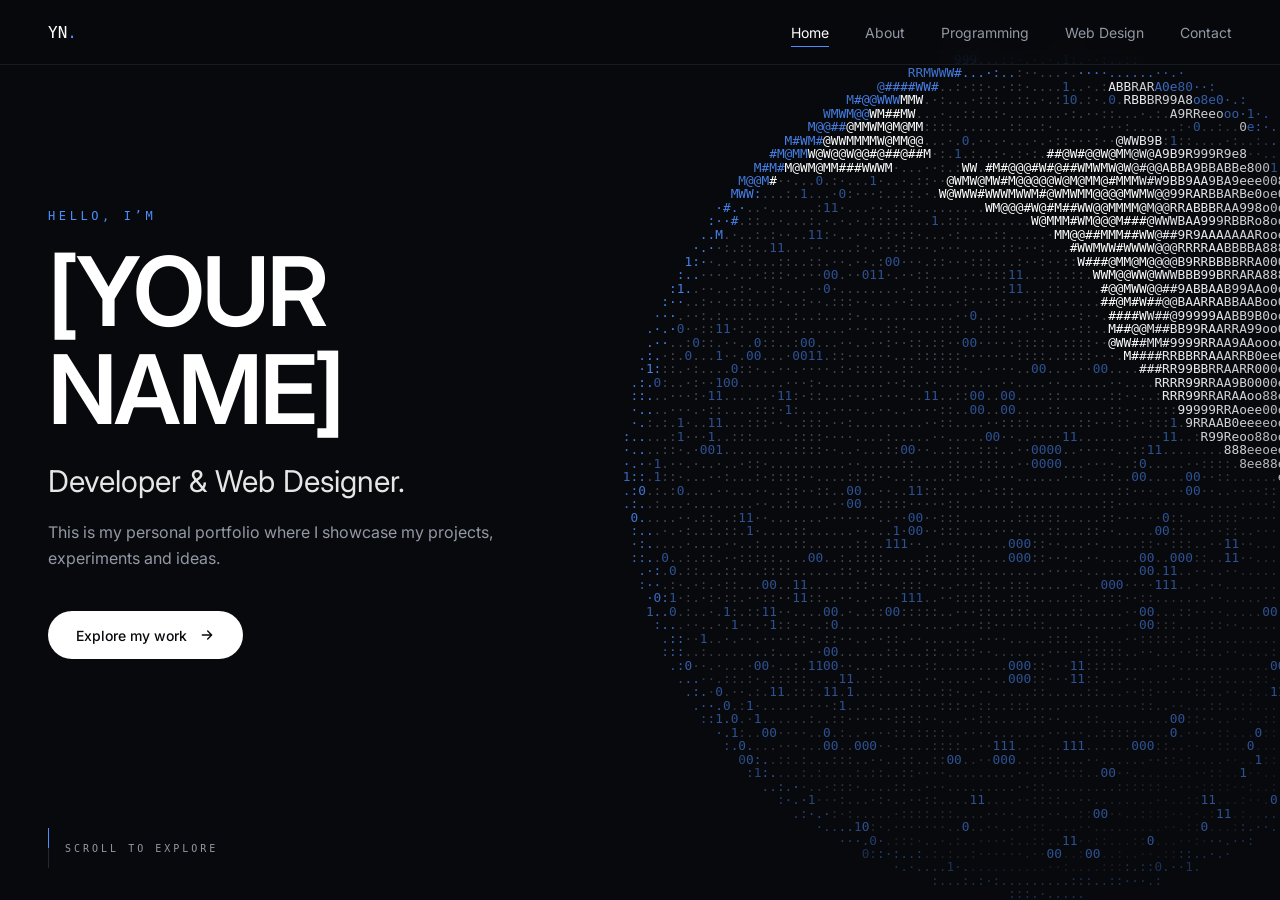
==== index.html @ 7a266616 "home page" ====
<!doctype html>
<html lang="en">
<head>
<meta charset="UTF-8" />
<meta name="viewport" content="width=device-width, initial-scale=1.0" />
<title>Portfolio — Developer & Web Designer</title>
<link rel="preconnect" href="https://fonts.googleapis.com" />
<link rel="preconnect" href="https://fonts.gstatic.com" crossorigin />
<link href="https://fonts.googleapis.com/css2?family=Inter:wght@400;500;600&display=swap" rel="stylesheet" />
<style>
  :root { --bg:#08090C; --surface:#101218; --ink:#FFFFFF; --muted:#9298A5; --accent:#4D8DFF; --line:#252832; }
  * { box-sizing: border-box; margin: 0; padding: 0; }
  html, body { background: var(--bg); color: var(--ink); font-family: Inter, system-ui, sans-serif; -webkit-font-smoothing: antialiased; overflow-x: hidden; }
  a { color: inherit; text-decoration: none; }
  ul { list-style: none; }

  /* ---------- Navbar ---------- */
  header { position: fixed; inset: 0 0 auto 0; z-index: 50; background: rgba(8,9,12,.7); backdrop-filter: blur(12px); -webkit-backdrop-filter: blur(12px); border-bottom: 1px solid rgba(37,40,50,.6); }
  nav { max-width: 1400px; margin: 0 auto; height: 64px; padding: 0 48px; display: flex; align-items: center; justify-content: space-between; }
  .brand { font-family: ui-monospace, Menlo, Consolas, monospace; font-weight: 500; font-size: 16px; }
  .brand span { color: var(--accent); }
  .links { display: flex; gap: 36px; }
  .links a { position: relative; font-size: 14px; color: var(--muted); padding: 4px 0; transition: color .3s; }
  .links a::after { content: ""; position: absolute; left: 0; bottom: -2px; height: 1px; width: 0; background: var(--line); transition: width .3s; }
  .links a:hover { color: var(--ink); }
  .links a:hover::after { width: 100%; }
  .links a.active { color: var(--ink); }
  .links a.active::after { width: 100%; background: var(--accent); }
  .burger { display: none; background: none; border: 0; color: var(--ink); width: 44px; height: 44px; margin-right: -10px; cursor: pointer; }
  .burger svg { width: 22px; height: 22px; }

  /* ---------- Hero ---------- */
  .hero { position: relative; min-height: 100vh; min-height: 100svh; overflow: hidden; }
  .globe { position: absolute; top: 0; bottom: 0; right: 0; width: 64%; pointer-events: none; animation: fade 1.6s ease-out both; }
  .globe canvas { display: block; }
  .content { position: relative; z-index: 10; max-width: 1400px; margin: 0 auto; min-height: 100vh; min-height: 100svh; padding: 64px 48px 96px; display: flex; flex-direction: column; justify-content: center; }
  .text { max-width: 576px; }
  .eyebrow { font-family: ui-monospace, Menlo, Consolas, monospace; font-size: 12px; letter-spacing: .3em; color: var(--accent); }
  h1 { margin-top: 20px; font-size: clamp(48px, 8vw, 96px); line-height: 1.02; font-weight: 600; letter-spacing: -0.03em; overflow-wrap: anywhere; }
  .subtitle { margin-top: 24px; font-size: clamp(20px, 2.4vw, 30px); color: rgba(255,255,255,.9); }
  .desc { margin-top: 20px; max-width: 448px; line-height: 1.65; color: var(--muted); }
  .btn { display: inline-flex; align-items: center; gap: 12px; height: 48px; padding: 0 28px; margin-top: 40px; border-radius: 999px; background: var(--ink); color: var(--bg); font-size: 14px; font-weight: 500; transition: background .3s, color .3s; }
  .btn:hover { background: var(--accent); color: var(--ink); }
  .btn svg { width: 16px; height: 16px; transition: transform .3s; }
  .btn:hover svg { transform: translateX(4px); }

  .scroll { position: absolute; left: 48px; bottom: 32px; z-index: 10; display: flex; align-items: center; gap: 16px; }
  .scroll .bar { position: relative; width: 1px; height: 40px; background: var(--line); overflow: hidden; }
  .scroll .bar i { position: absolute; left: 0; right: 0; top: 0; height: 50%; background: var(--accent); animation: scrollline 2.2s ease-in-out infinite; }
  .scroll span { font-family: ui-monospace, Menlo, Consolas, monospace; font-size: 10px; letter-spacing: .3em; color: var(--muted); }

  /* появление */
  .up { animation: up .8s cubic-bezier(.22,1,.36,1) both; }
  @keyframes up { from { opacity: 0; transform: translateY(14px); } to { opacity: 1; transform: none; } }
  @keyframes fade { from { opacity: 0; } to { opacity: 1; } }
  @keyframes scrollline { from { transform: translateY(-100%); } to { transform: translateY(100%); } }
  @media (prefers-reduced-motion: reduce) { * { animation-duration: .01ms !important; } }

  /* ---------- Mobile ---------- */
  @media (max-width: 767px) {
    nav { padding: 0 24px; }
    .burger { display: flex; align-items: center; justify-content: center; }
    .links { display: none; position: absolute; top: 64px; left: 0; right: 0; flex-direction: column; gap: 0; padding: 12px 24px; background: var(--bg); border-top: 1px solid rgba(37,40,50,.6); border-bottom: 1px solid rgba(37,40,50,.6); }
    .links.open { display: flex; }
    .links a { font-size: 18px; padding: 14px 0; }
    .links a::after { display: none; }
    .globe { left: 0; width: 100%; opacity: .6; }
    .content { justify-content: flex-start; padding: 128px 24px 160px; }
    .scroll { left: 24px; }
  }
</style>
</head>
<body>

<header>
  <nav aria-label="Main">
    <a class="brand" href="index.html">YN<span>.</span></a>
    <button class="burger" id="burger" aria-label="Menu" aria-expanded="false">
      <svg viewBox="0 0 24 24" fill="none" stroke="currentColor" stroke-width="2" stroke-linecap="round"><path d="M4 7h16M4 12h16M4 17h16"/></svg>
    </button>
    <ul class="links" id="links">
      <li><a class="active" href="index.html">Home</a></li>
      <li><a href="about.html">About</a></li>
      <li><a href="programming.html">Programming</a></li>
      <li><a href="web-design.html">Web Design</a></li>
      <li><a href="contact.html">Contact</a></li>
    </ul>
  </nav>
</header>

<main class="hero">
  <div class="globe" id="globe" aria-hidden="true"><canvas id="canvas"></canvas></div>

  <div class="content">
    <div class="text">
      <p class="eyebrow up" style="animation-delay:100ms">HELLO, I’M</p>
      <h1 class="up" style="animation-delay:220ms">[YOUR NAME]</h1>
      <p class="subtitle up" style="animation-delay:340ms">Developer &amp; Web Designer.</p>
      <p class="desc up" style="animation-delay:460ms">This is my personal portfolio where I showcase my projects, experiments and ideas.</p>
      <a class="btn up" style="animation-delay:580ms" href="programming.html">
        Explore my work
        <svg viewBox="0 0 24 24" fill="none" stroke="currentColor" stroke-width="2" stroke-linecap="round" stroke-linejoin="round"><path d="M5 12h14M13 6l6 6-6 6"/></svg>
      </a>
    </div>
  </div>

  <div class="scroll up" style="animation-delay:900ms" aria-hidden="true">
    <div class="bar"><i></i></div>
    <span>SCROLL TO EXPLORE</span>
  </div>
</main>

<script>
/* ---------- Мобильное меню ---------- */
const burger = document.getElementById('burger');
const links = document.getElementById('links');
burger.addEventListener('click', () => {
  const open = links.classList.toggle('open');
  burger.setAttribute('aria-expanded', open);
});

/* ---------- ASCII-Земля ---------- */
// Упрощённые контуры континентов [долгота, широта]
const POLYS = [
  [[-168,66],[-140,70],[-120,72],[-95,72],[-80,68],[-62,60],[-55,50],[-67,44],[-76,36],[-81,25],[-97,26],[-97,18],[-88,16],[-80,8],[-92,14],[-105,20],[-115,30],[-124,40],[-125,49],[-135,58],[-152,60],[-165,60]],
  [[-73,78],[-55,82],[-20,82],[-20,70],[-43,60],[-52,66]],
  [[-80,8],[-62,11],[-50,0],[-35,-6],[-40,-22],[-48,-27],[-58,-38],[-65,-42],[-68,-55],[-75,-50],[-73,-37],[-71,-20],[-76,-14],[-81,-5]],
  [[-10,36],[-9,43],[-4,48],[5,53],[10,58],[5,62],[15,69],[30,71],[60,69],[80,73],[110,77],[140,72],[170,70],[180,66],[165,60],[155,58],[142,52],[135,44],[128,38],[122,40],[122,30],[110,20],[106,10],[100,2],[98,16],[92,22],[80,14],[77,8],[72,20],[66,25],[58,24],[55,17],[44,12],[38,20],[34,28],[35,31],[36,36],[27,37],[24,40],[19,42],[12,44],[8,44],[3,42],[-2,37]],
  [[-17,21],[-10,30],[-6,36],[10,37],[11,33],[20,31],[32,31],[35,28],[43,12],[51,12],[40,-3],[40,-15],[35,-25],[27,-34],[18,-34],[12,-17],[9,-1],[9,4],[-8,4],[-17,14]],
  [[114,-22],[122,-18],[130,-12],[137,-12],[142,-11],[146,-19],[153,-26],[150,-37],[141,-38],[131,-31],[115,-34]],
  [[-5,50],[1,52],[-3,58],[-6,55]],
  [[130,32],[141,40],[142,45],[136,36]],
  [[44,-25],[50,-15],[47,-13],[43,-22]],
  [[95,5],[105,-6],[115,-8],[108,-3]]
];
function inside(lon, lat, p) {
  let c = false;
  for (let i = 0, j = p.length - 1; i < p.length; j = i++) {
    const xi = p[i][0], yi = p[i][1], xj = p[j][0], yj = p[j][1];
    if ((yi > lat) !== (yj > lat) && lon < (xj - xi) * (lat - yi) / (yj - yi) + xi) c = !c;
  }
  return c;
}
const MW = 360, MH = 180, mask = new Uint8Array(MW * MH);
for (let y = 0; y < MH; y++) {
  const lat = 90 - (y + 0.5);
  for (let x = 0; x < MW; x++) {
    const lon = -180 + (x + 0.5);
    let land = lat < -70;
    for (let k = 0; !land && k < POLYS.length; k++) land = inside(lon, lat, POLYS[k]);
    mask[y * MW + x] = land ? 1 : 0;
  }
}
function isLand(lat, lon) {
  const l = (((lon + 180) % 360) + 360) % 360;
  const x = Math.min(MW - 1, Math.floor(l));
  const y = Math.min(MH - 1, Math.max(0, Math.floor(90 - lat)));
  return mask[y * MW + x] === 1;
}
function hash(a, b) {
  let x = (Math.imul(a, 374761393) + Math.imul(b, 668265263)) | 0;
  x = Math.imul(x ^ (x >>> 13), 1274126177);
  return (x ^ (x >>> 16)) >>> 0;
}

const FONT = 'ui-monospace, SFMono-Regular, Menlo, Consolas, monospace';
const LEVELS = 8;
const LAND_POOLS = ['.:', '-=+', 'x7v3', 'o8e0', 'A9RB', 'M#W@'];
const OCEAN = ['.', '.', ':', '·'];
const LAND_C = [], OCEAN_C = [], RIM_C = [];
for (let i = 0; i < LEVELS; i++) {
  const v = Math.round(95 + 160 * i / (LEVELS - 1));
  LAND_C.push(`rgb(${v},${v},${v + 4})`);
  OCEAN_C.push(`rgba(146,152,165,${(0.14 + 0.3 * i / (LEVELS - 1)).toFixed(2)})`);
  RIM_C.push(`rgba(77,141,255,${(0.3 + 0.6 * i / (LEVELS - 1)).toFixed(2)})`);
}
const LX = -0.5, LY = 0.45, LZ = 0.74, TILT = 0.38, SPEED = 0.1;

const wrap = document.getElementById('globe');
const canvas = document.getElementById('canvas');
const ctx = canvas.getContext('2d');
const reduced = matchMedia('(prefers-reduced-motion: reduce)').matches;
let W, H, R, cx, cy, cw, ch, fs;
const mouse = { tx: 0, ty: 0, x: 0, y: 0 };
const t0 = performance.now();

function layout() {
  const dpr = Math.min(devicePixelRatio || 1, 2);
  W = wrap.clientWidth; H = wrap.clientHeight;
  canvas.width = Math.round(W * dpr); canvas.height = Math.round(H * dpr);
  canvas.style.width = W + 'px'; canvas.style.height = H + 'px';
  ctx.setTransform(dpr, 0, 0, dpr, 0, 0);
  const mobile = innerWidth < 768;
  R = mobile ? W * 0.62 : Math.min(H * 0.47, W * 0.62);
  cx = mobile ? W * 0.68 : W - R * 0.55;   // правая часть уходит за край экрана
  cy = mobile ? H * 0.8 : H * 0.5 + 24;
  fs = Math.max(8, Math.min(13, R / 33));
  ctx.font = fs + 'px ' + FONT;
  cw = ctx.measureText('M').width; ch = fs * 1.05;
}

function draw(now) {
  const t = reduced ? 0 : (now - t0) / 1000;
  mouse.x += (mouse.tx - mouse.x) * 0.05;
  mouse.y += (mouse.ty - mouse.y) * 0.05;
  const tilt = TILT + mouse.y * 0.1, yaw = 2.2 + t * SPEED - mouse.x * 0.25;
  const cosA = Math.cos(tilt), sinA = Math.sin(tilt);
  const ox = cx + mouse.x * 14, oy = cy + mouse.y * 10;
  ctx.clearRect(0, 0, W, H);
  ctx.font = fs + 'px ' + FONT; ctx.textAlign = 'center'; ctx.textBaseline = 'middle';
  const rows = Math.ceil(H / ch), cols = Math.ceil(W / cw);
  let cur = '';
  for (let row = 0; row < rows; row++) {
    const py = row * ch + ch / 2, ny = (oy - py) / R;
    if (ny > 1 || ny < -1) continue;
    for (let col = 0; col < cols; col++) {
      const px = col * cw + cw / 2, nx = (px - ox) / R, r2 = nx * nx + ny * ny;
      if (r2 > 1) continue;
      const nz = Math.sqrt(1 - r2);
      const light = nx * LX + ny * LY + nz * LZ;
      const shade = Math.min(1, Math.max(0.06, 0.2 + 0.95 * light));
      const lvl = Math.min(LEVELS - 1, Math.floor(shade * LEVELS));
      const y1 = ny * cosA + nz * sinA, z1 = -ny * sinA + nz * cosA;
      const lat = Math.asin(Math.max(-1, Math.min(1, y1))) * 57.29578;
      const lon = (Math.atan2(nx, z1) - yaw) * 57.29578;
      const h = hash(Math.floor(lon / 2.5), Math.floor(lat / 2.5));
      const rim = r2 > 0.9;
      let c, color;
      if (isLand(lat, lon)) {
        const pool = LAND_POOLS[Math.min(LAND_POOLS.length - 1, Math.floor(shade * LAND_POOLS.length))];
        c = pool[h % pool.length]; color = rim ? RIM_C[lvl] : LAND_C[lvl];
      } else if (h % 13 === 0) {
        c = (h % 2) ? '1' : '0'; color = rim ? RIM_C[lvl] : 'rgba(77,141,255,0.55)';
      } else {
        c = OCEAN[h % OCEAN.length]; color = rim ? RIM_C[lvl] : OCEAN_C[lvl];
      }
      if (color !== cur) { ctx.fillStyle = color; cur = color; }
      ctx.fillText(c, px, py);
    }
  }
}

let last = 0;
function loop(now) {
  requestAnimationFrame(loop);
  if (now - last < 33) return;
  last = now; draw(now);
}

layout();
new ResizeObserver(() => { layout(); if (reduced) draw(performance.now()); }).observe(wrap);
if (reduced) draw(performance.now());
else {
  addEventListener('pointermove', e => { mouse.tx = e.clientX / innerWidth - .5; mouse.ty = e.clientY / innerHeight - .5; }, { passive: true });
  requestAnimationFrame(loop);
}
</script>
</body>
</html>
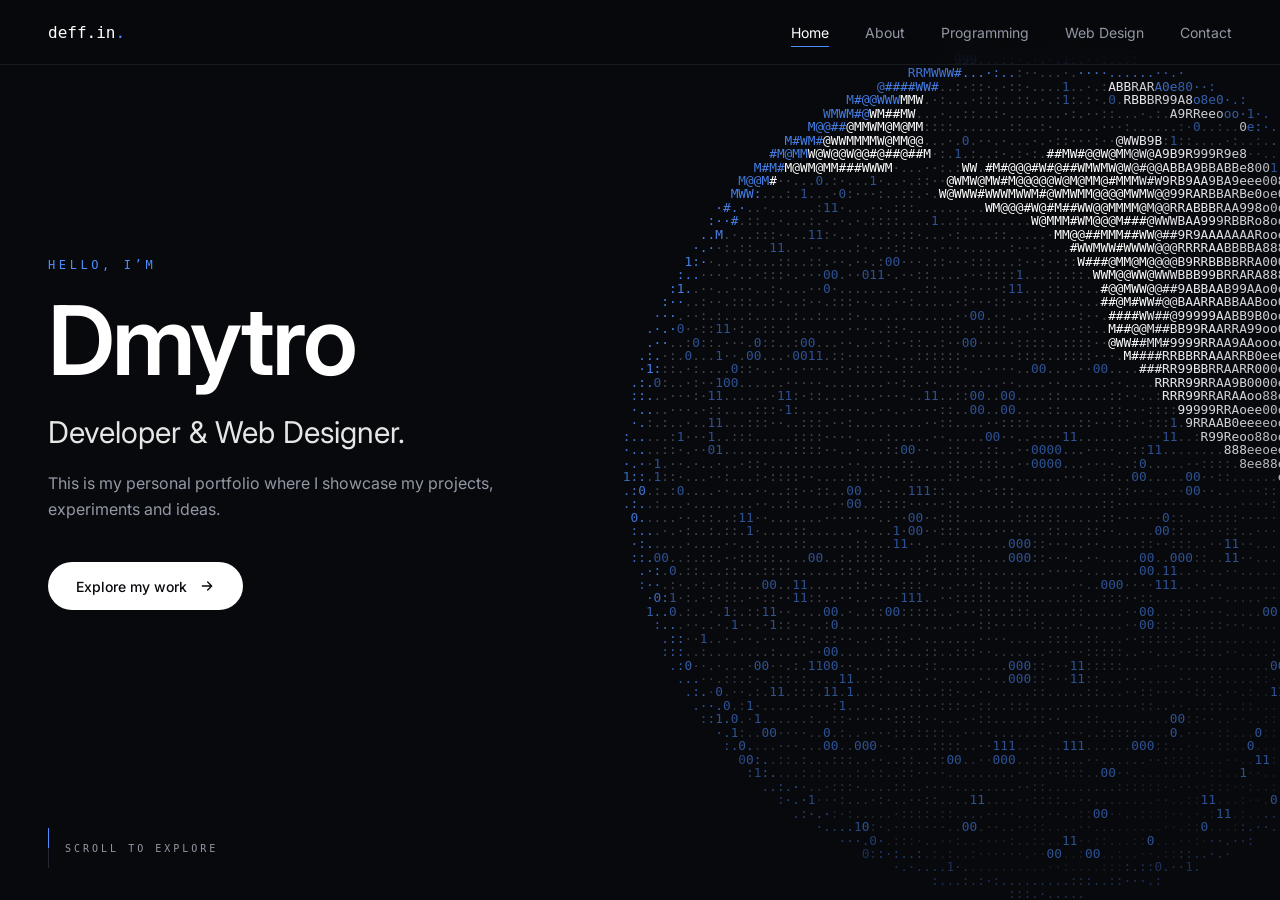
==== commit cb97259f: "update" ====
--- a/index.html
+++ b/index.html
@@ -74,7 +74,7 @@
 
 <header>
   <nav aria-label="Main">
-    <a class="brand" href="index.html">YN<span>.</span></a>
+    <a class="brand" href="index.html">deff.in<span>.</span></a>
     <button class="burger" id="burger" aria-label="Menu" aria-expanded="false">
       <svg viewBox="0 0 24 24" fill="none" stroke="currentColor" stroke-width="2" stroke-linecap="round"><path d="M4 7h16M4 12h16M4 17h16"/></svg>
     </button>
@@ -94,7 +94,7 @@
   <div class="content">
     <div class="text">
       <p class="eyebrow up" style="animation-delay:100ms">HELLO, I’M</p>
-      <h1 class="up" style="animation-delay:220ms">[YOUR NAME]</h1>
+      <h1 class="up" style="animation-delay:220ms">Dmytro</h1>
       <p class="subtitle up" style="animation-delay:340ms">Developer &amp; Web Designer.</p>
       <p class="desc up" style="animation-delay:460ms">This is my personal portfolio where I showcase my projects, experiments and ideas.</p>
       <a class="btn up" style="animation-delay:580ms" href="programming.html">
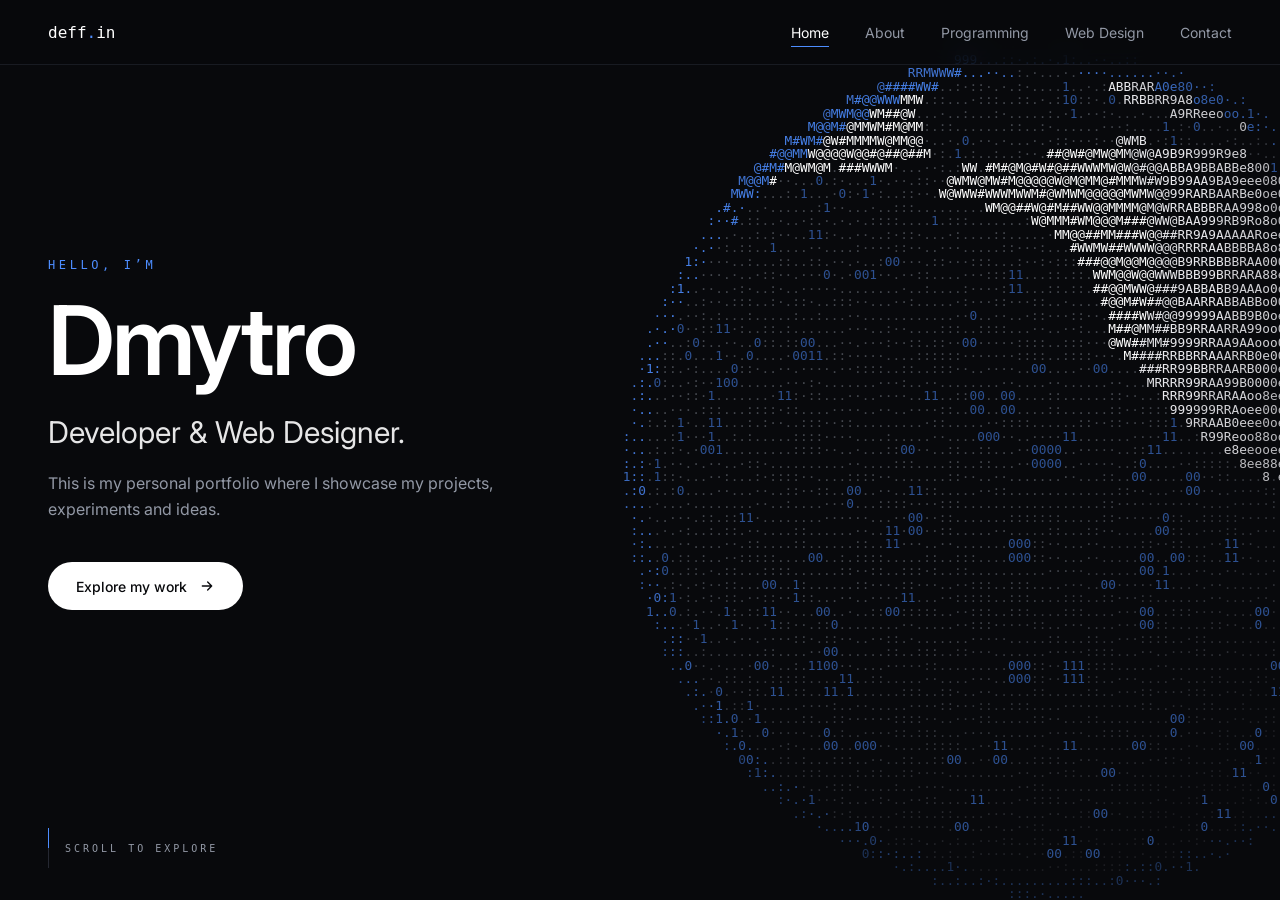
==== commit 21a2324f: "update" ====
--- a/index.html
+++ b/index.html
@@ -74,7 +74,7 @@
 
 <header>
   <nav aria-label="Main">
-    <a class="brand" href="index.html">deff.in<span>.</span></a>
+    <a class="brand" href="index.html">deff<span>.</span>in</a>
     <button class="burger" id="burger" aria-label="Menu" aria-expanded="false">
       <svg viewBox="0 0 24 24" fill="none" stroke="currentColor" stroke-width="2" stroke-linecap="round"><path d="M4 7h16M4 12h16M4 17h16"/></svg>
     </button>
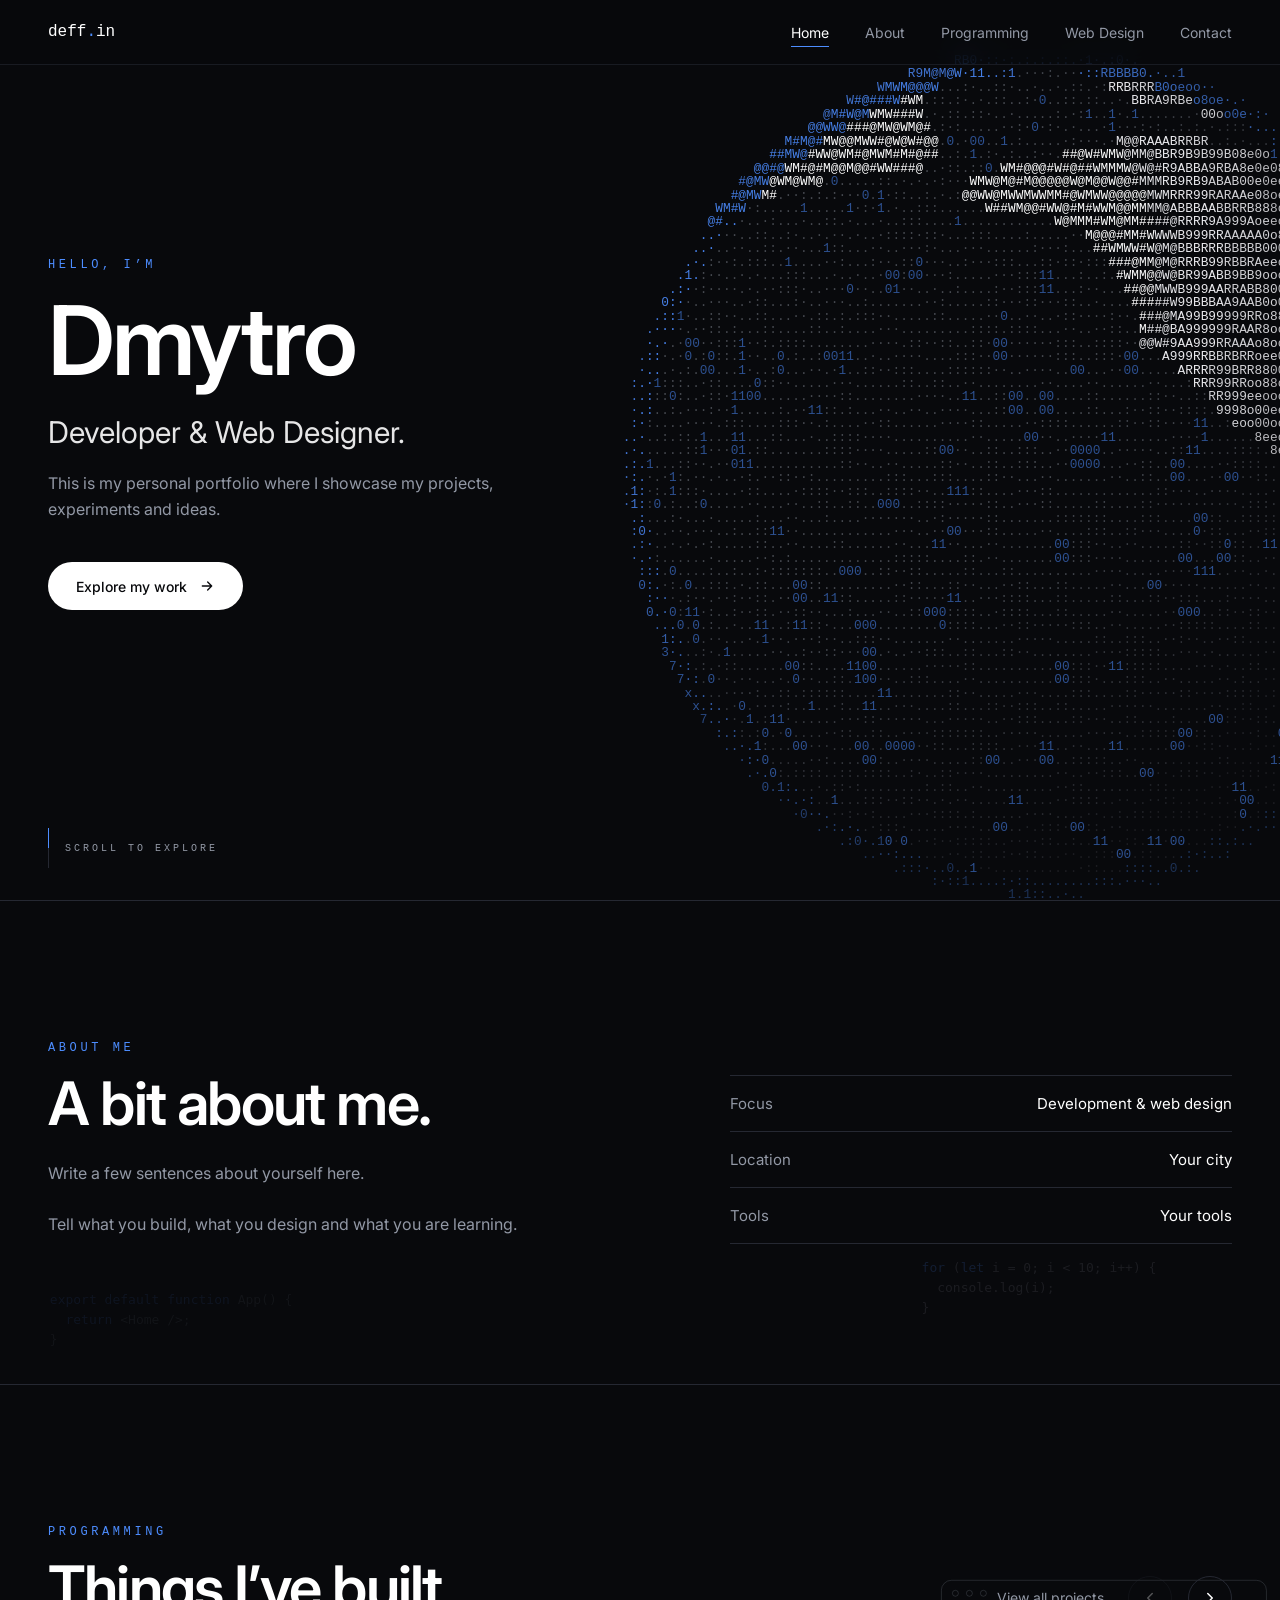
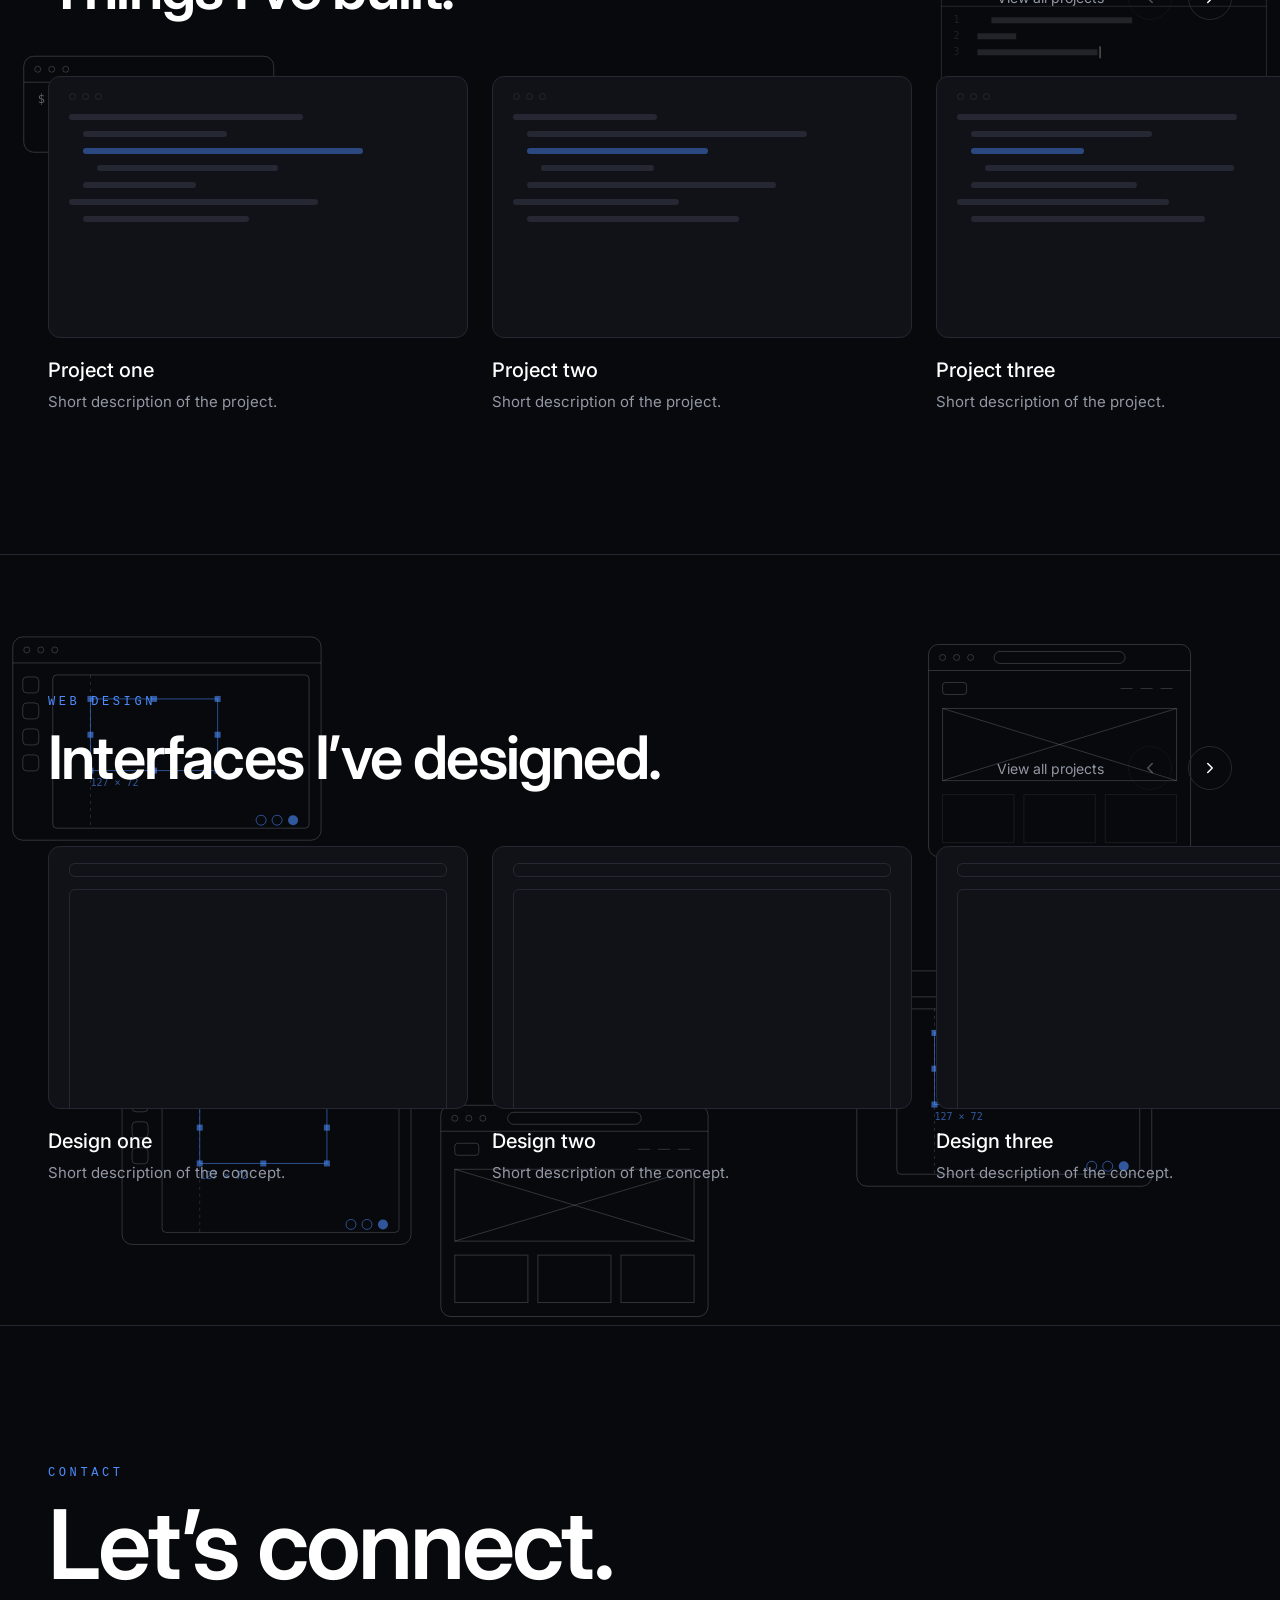
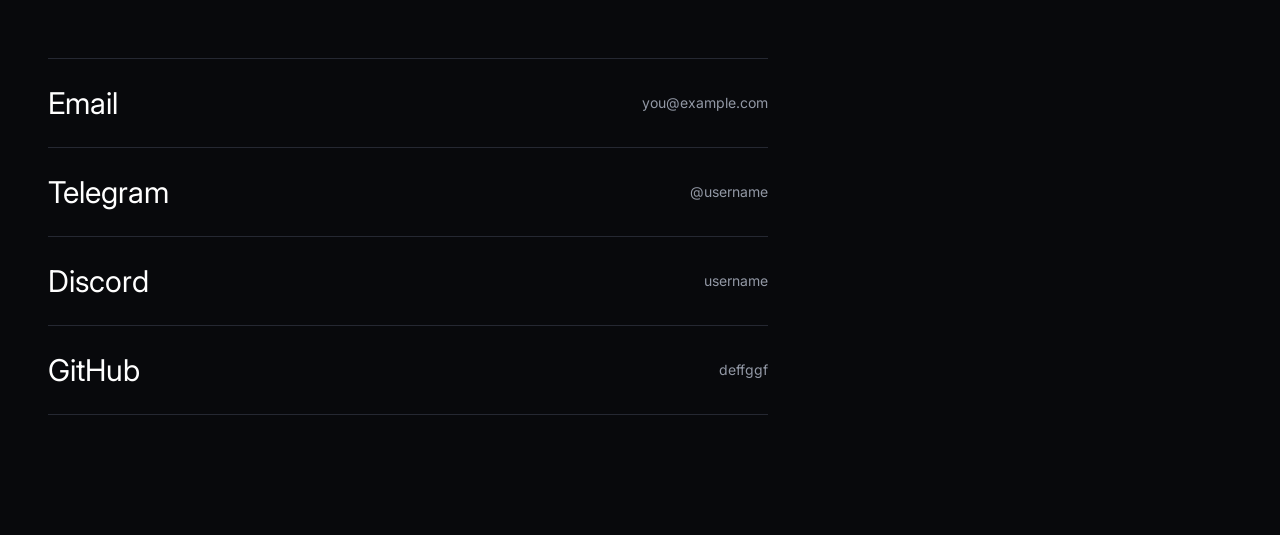
==== commit efd32577: "add sections" ====
--- a/index.html
+++ b/index.html
@@ -69,6 +69,7 @@
     .scroll { left: 24px; }
   }
 </style>
+<link rel="stylesheet" href="sections.css">
 </head>
 <body>
 
@@ -255,5 +256,6 @@
   requestAnimationFrame(loop);
 }
 </script>
+<script src="sections.js"></script>
 </body>
 </html>
--- a/sections.css
+++ b/sections.css
@@ -0,0 +1,68 @@
+/* ===== Секции под Hero: About, Programming, Web Design, Contact ===== */
+html{scroll-behavior:smooth}
+.sec{position:relative;overflow:hidden;border-top:1px solid var(--line)}
+.sec .bg{position:absolute;inset:0;z-index:0;pointer-events:none}
+.sec .bg canvas{display:block}
+.sec .in-w{position:relative;z-index:2;max-width:1400px;margin:0 auto;padding:140px 48px}
+.label{font-family:ui-monospace,Menlo,Consolas,monospace;font-size:12px;letter-spacing:.3em;color:var(--accent)}
+.sec h2{margin-top:16px;font-size:clamp(34px,5vw,60px);line-height:1.08;font-weight:600;letter-spacing:-.03em}
+
+/* появление при прокрутке */
+.rv{opacity:0;transform:translateY(22px);transition:opacity .9s cubic-bezier(.22,1,.36,1) var(--d,0ms),transform .9s cubic-bezier(.22,1,.36,1) var(--d,0ms)}
+.rv.on{opacity:1;transform:none}
+
+/* About */
+.about{display:grid;grid-template-columns:1.2fr 1fr;gap:80px;align-items:start}
+.about .t{margin-top:24px;max-width:520px;line-height:1.7;color:var(--muted)}
+.facts{padding-top:34px}
+.facts div{display:flex;justify-content:space-between;gap:24px;padding:18px 0;border-top:1px solid var(--line);font-size:15px}
+.facts div:last-child{border-bottom:1px solid var(--line)}
+.facts dt{color:var(--muted)}
+
+/* Лента проектов */
+.head{display:flex;align-items:flex-end;justify-content:space-between;gap:24px;flex-wrap:wrap}
+.tools{display:flex;align-items:center;gap:16px}
+.all{font-size:14px;color:var(--muted);margin-right:8px;transition:color .3s}
+.all:hover{color:var(--ink)}
+.arrow{width:44px;height:44px;border-radius:50%;border:1px solid var(--line);background:none;color:var(--ink);display:grid;place-items:center;cursor:pointer;transition:border-color .3s,opacity .3s}
+.arrow:hover:not(:disabled){border-color:var(--accent)}
+.arrow:disabled{opacity:.3;cursor:default}
+.arrow svg{width:18px;height:18px}
+.track{display:flex;gap:24px;margin:56px calc(50% - 50vw) 0 0;overflow-x:auto;scroll-snap-type:x mandatory;scrollbar-width:none}
+.track::-webkit-scrollbar{display:none}
+.card{flex:0 0 min(420px,82vw);scroll-snap-align:start;display:block}
+.prev{position:relative;aspect-ratio:16/10;border:1px solid var(--line);border-radius:12px;background:var(--surface);overflow:hidden;transition:border-color .3s}
+a.card:hover .prev{border-color:rgba(77,141,255,.6)}
+.prev img{width:100%;height:100%;object-fit:cover;display:block}
+.card h3{margin-top:20px;font-size:20px;font-weight:500}
+.card p{margin-top:8px;max-width:380px;font-size:15px;line-height:1.6;color:var(--muted)}
+/* превью-заглушки (замените на image в sections.js) */
+.ph{position:absolute;inset:0;padding:16px 20px}
+.ph .dots{display:flex;gap:6px;margin-bottom:14px}
+.ph .dots u{width:7px;height:7px;border-radius:50%;border:1px solid var(--line)}
+.ph i{display:block;height:6px;border-radius:3px;background:var(--line);margin:11px 0}
+.ph i:nth-of-type(3){background:rgba(77,141,255,.45)}
+.ph.d{display:flex;flex-direction:column;gap:12px}
+.ph.d b{display:block;border:1px solid var(--line);border-radius:6px}
+.ph.d .bar{height:14px;flex:none}
+.ph.d .hero{flex:1}
+.ph.d .cols{display:flex;gap:12px;height:26%}
+.ph.d .cols b{flex:1}
+
+/* Contact */
+.sec .big{font-size:clamp(44px,8vw,96px);line-height:1.02}
+.cl{margin-top:64px;max-width:720px}
+.cl a{display:flex;justify-content:space-between;align-items:center;gap:16px;padding:26px 0;border-top:1px solid var(--line);font-size:clamp(20px,2.6vw,30px);transition:padding .3s,color .3s}
+.cl a:last-child{border-bottom:1px solid var(--line)}
+.cl a span{font-size:14px;color:var(--muted)}
+.cl a:hover{color:var(--accent);padding-left:12px}
+.scroll{cursor:pointer}
+
+@media (max-width:767px){
+  .sec .in-w{padding:96px 24px}
+  .about{grid-template-columns:1fr;gap:40px}
+  .facts{padding-top:0}
+  .track{margin-top:40px}
+  .tools{width:100%}
+  .all{margin-right:auto}
+}
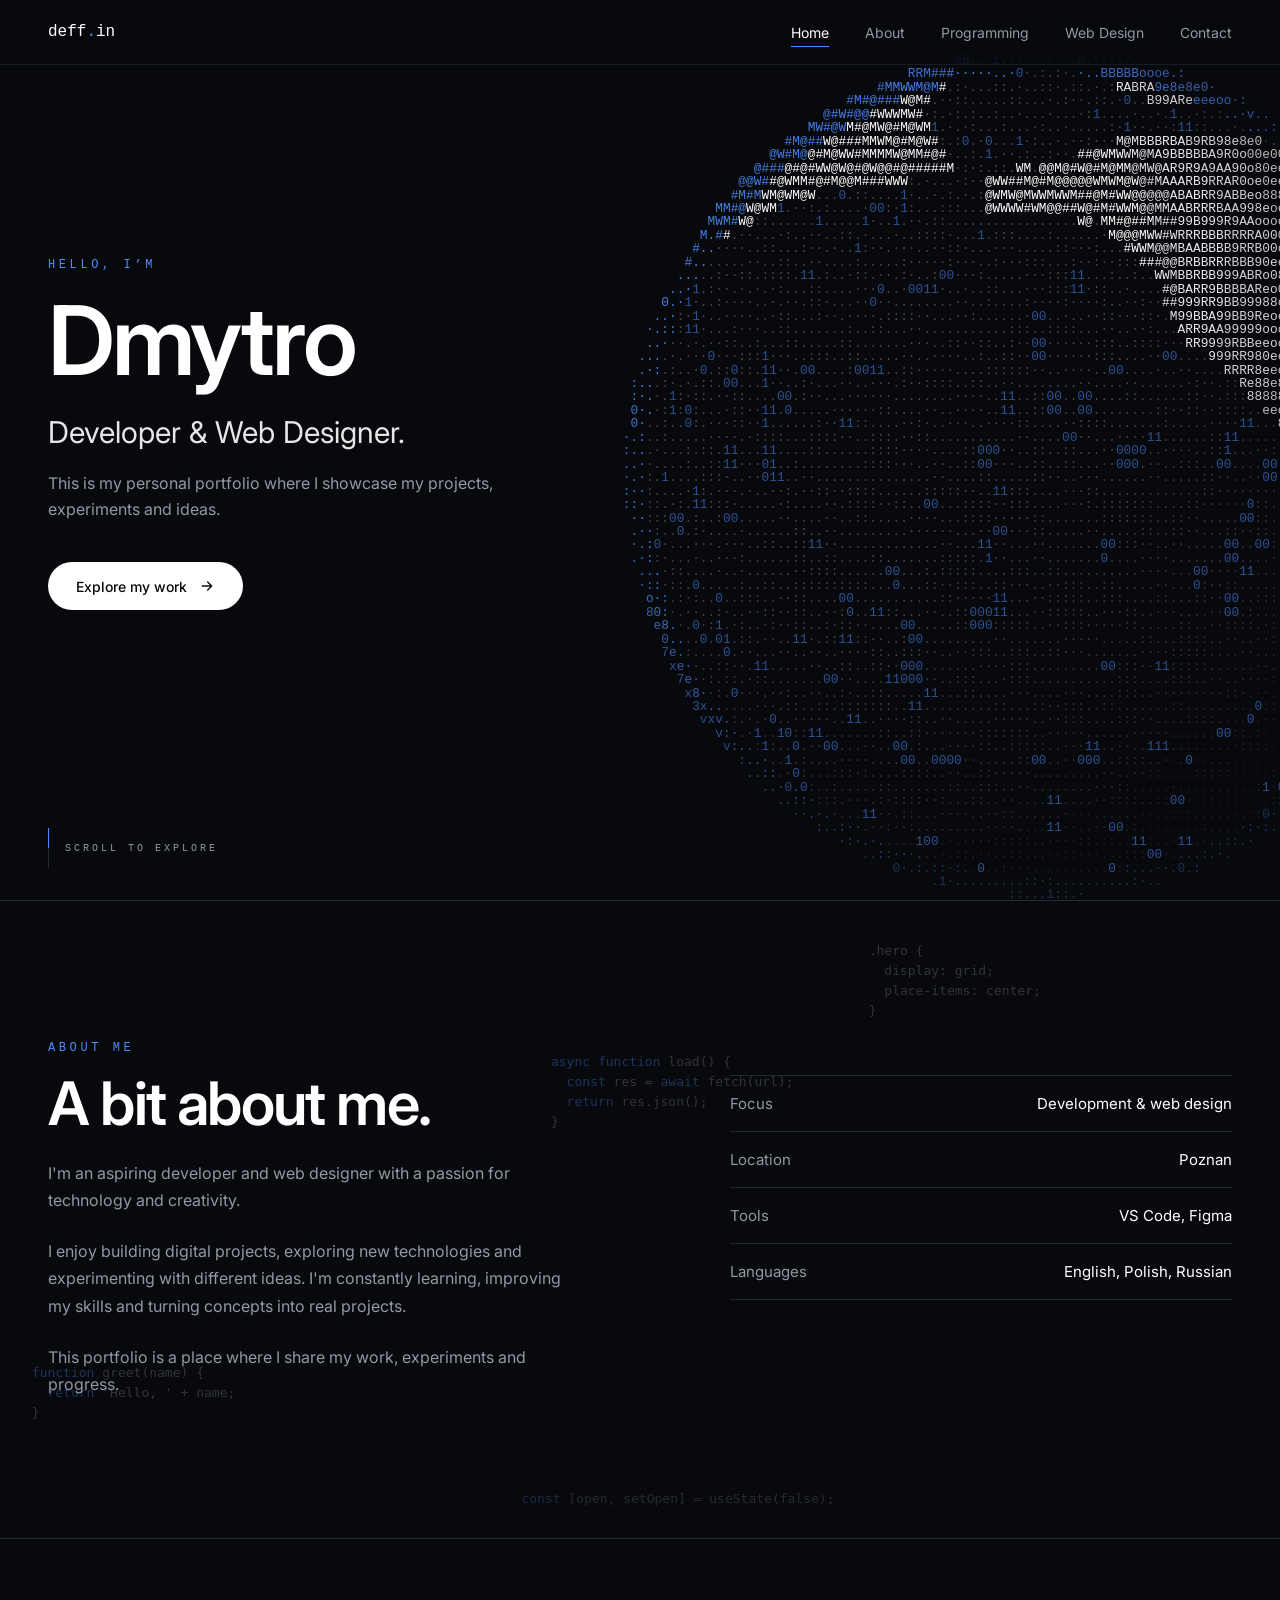
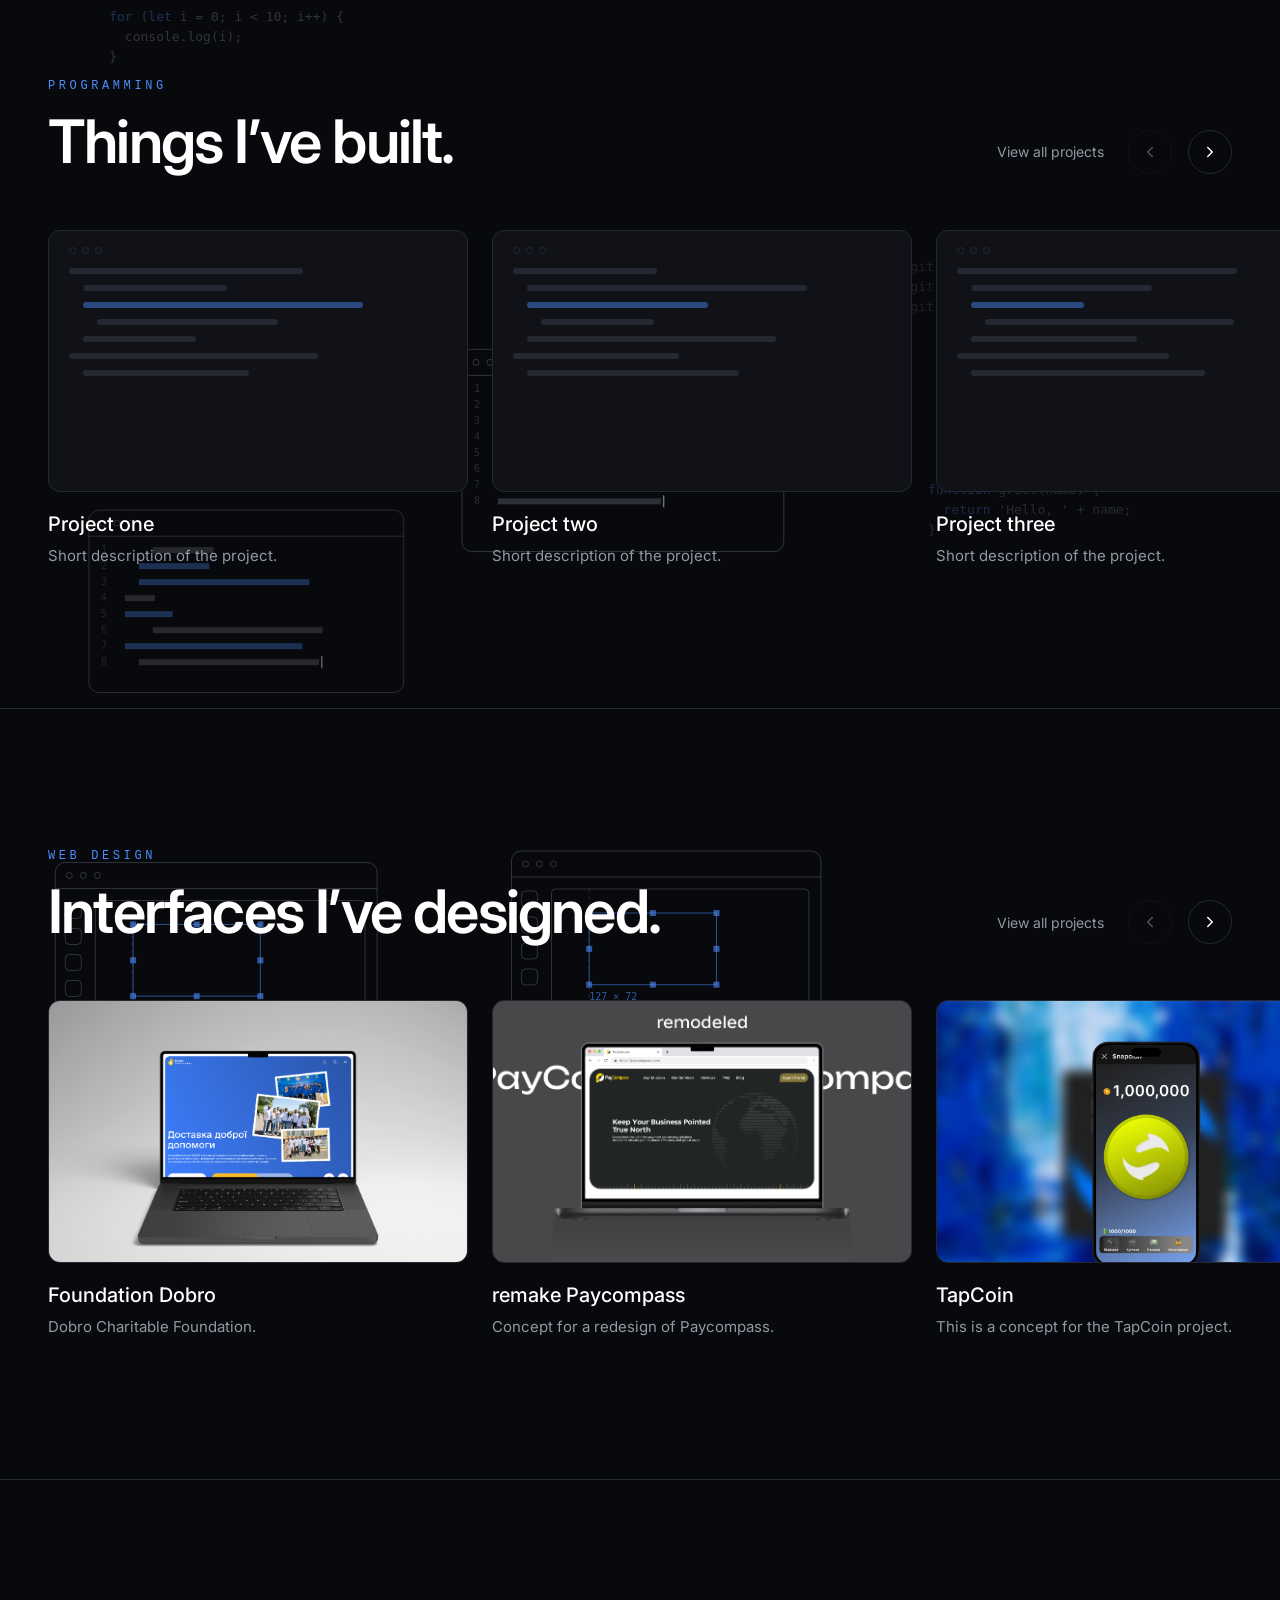
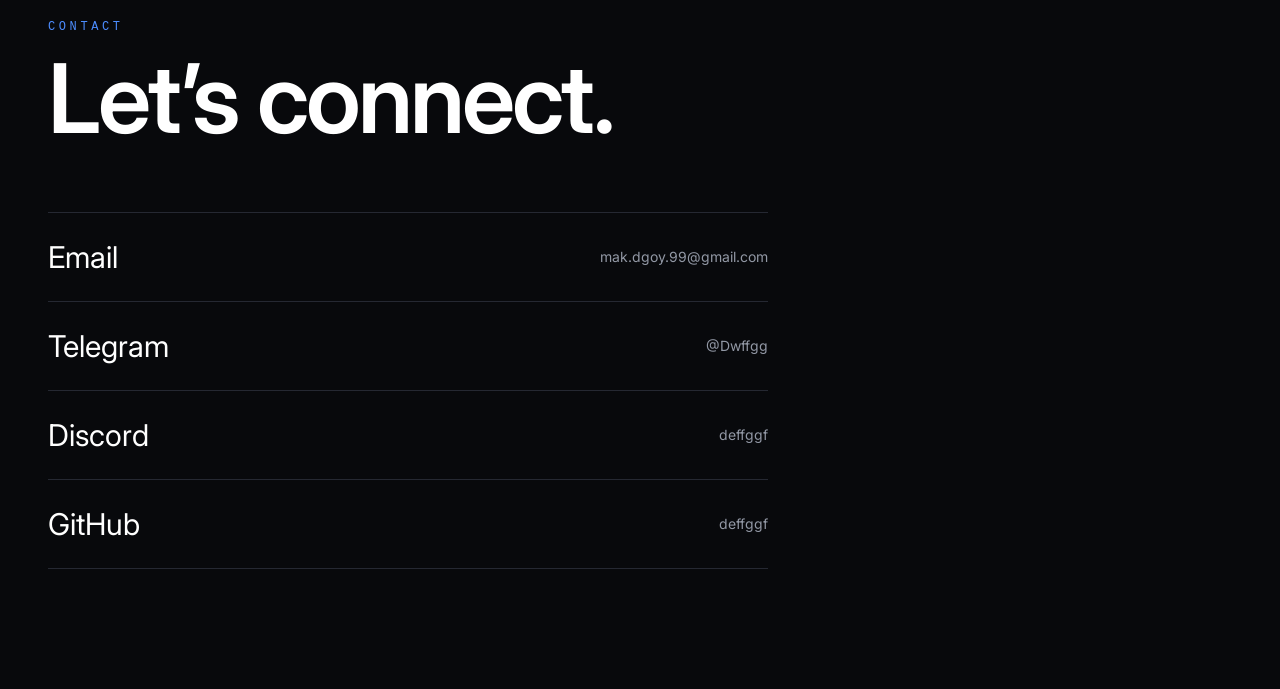
==== commit 49333d01: "add sections" ====
--- a/index.html
+++ b/index.html
@@ -256,6 +256,7 @@
   requestAnimationFrame(loop);
 }
 </script>
+<script src="data.js"></script>
 <script src="sections.js"></script>
 </body>
 </html>
--- a/sections.css
+++ b/sections.css
@@ -5,7 +5,7 @@
 .sec .bg canvas{display:block}
 .sec .in-w{position:relative;z-index:2;max-width:1400px;margin:0 auto;padding:140px 48px}
 .label{font-family:ui-monospace,Menlo,Consolas,monospace;font-size:12px;letter-spacing:.3em;color:var(--accent)}
-.sec h2{margin-top:16px;font-size:clamp(34px,5vw,60px);line-height:1.08;font-weight:600;letter-spacing:-.03em}
+.sec h1,.sec h2{margin-top:16px;font-size:clamp(34px,5vw,60px);line-height:1.08;font-weight:600;letter-spacing:-.03em}
 
 /* появление при прокрутке */
 .rv{opacity:0;transform:translateY(22px);transition:opacity .9s cubic-bezier(.22,1,.36,1) var(--d,0ms),transform .9s cubic-bezier(.22,1,.36,1) var(--d,0ms)}
@@ -65,4 +65,51 @@
   .track{margin-top:40px}
   .tools{width:100%}
   .all{margin-right:auto}
-}+}
+
+/* Кнопка «наверх» */
+.to-top{position:fixed;right:24px;bottom:24px;z-index:40;width:48px;height:48px;border-radius:50%;border:1px solid var(--line);background:rgba(8,9,12,.7);backdrop-filter:blur(12px);-webkit-backdrop-filter:blur(12px);color:var(--ink);display:grid;place-items:center;cursor:pointer;opacity:0;transform:translateY(12px);pointer-events:none;transition:opacity .4s,transform .4s,border-color .3s,color .3s}
+.to-top.show{opacity:1;transform:none;pointer-events:auto}
+.to-top:hover{border-color:var(--accent);color:var(--accent)}
+.to-top svg{width:18px;height:18px}
+@media (max-width:767px){.to-top{right:16px;bottom:16px}}
+
+/* Окно проекта */
+.card{cursor:pointer}
+.card:hover .prev,.card:focus-visible .prev{border-color:rgba(77,141,255,.6)}
+.modal{position:fixed;inset:0;z-index:100;display:flex;align-items:center;justify-content:center;padding:24px;background:rgba(8,9,12,.82);backdrop-filter:blur(8px);-webkit-backdrop-filter:blur(8px);opacity:0;visibility:hidden;transition:opacity .35s,visibility .35s}
+.modal.open{opacity:1;visibility:visible}
+.m-box{position:relative;width:100%;max-width:860px;max-height:90vh;overflow-y:auto;background:var(--surface);border:1px solid var(--line);border-radius:16px;padding:32px;transform:translateY(16px);transition:transform .4s cubic-bezier(.22,1,.36,1)}
+.modal.open .m-box{transform:none}
+.m-x{position:absolute;top:14px;right:14px;z-index:2;width:40px;height:40px;border-radius:50%;border:1px solid var(--line);background:rgba(8,9,12,.7);color:var(--ink);display:grid;place-items:center;cursor:pointer;transition:border-color .3s}
+.m-x:hover{border-color:var(--accent)}
+.m-x svg{width:18px;height:18px}
+.m-main{display:block;width:100%;aspect-ratio:16/10;object-fit:cover;border:1px solid var(--line);border-radius:12px;background:var(--bg)}
+.m-ph{position:relative;overflow:hidden}
+.m-th{display:flex;gap:10px;margin-top:12px;overflow-x:auto}
+.m-th button{flex:0 0 88px;aspect-ratio:16/10;padding:0;border:1px solid var(--line);border-radius:8px;overflow:hidden;background:none;cursor:pointer;opacity:.55;transition:opacity .3s,border-color .3s}
+.m-th button.on,.m-th button:hover{opacity:1;border-color:var(--accent)}
+.m-th img{width:100%;height:100%;object-fit:cover;display:block}
+.m-box h3{margin-top:28px;font-size:28px;font-weight:600;letter-spacing:-.02em}
+.m-box p{margin-top:14px;max-width:640px;line-height:1.7;color:var(--muted)}
+.m-ls{display:flex;flex-wrap:wrap;gap:12px;margin-top:28px}
+.m-l{display:inline-flex;align-items:center;gap:10px;height:44px;padding:0 22px;border-radius:999px;border:1px solid var(--line);font-size:14px;transition:border-color .3s,background .3s,color .3s}
+.m-l svg{width:16px;height:16px}
+.m-l:hover{border-color:var(--accent)}
+.m-l.pri{background:var(--ink);color:var(--bg);border-color:var(--ink)}
+.m-l.pri:hover{background:var(--accent);border-color:var(--accent);color:var(--ink)}
+@media (max-width:767px){.modal{padding:12px}.m-box{padding:16px;max-height:92vh}.m-box h3{font-size:24px}}
+
+.prev img{object-position:top}
+.m-shot{overflow-y:auto;scrollbar-width:thin;scrollbar-color:var(--line) transparent}
+.m-shot img{display:block;width:100%;height:auto}
+
+/* Страницы всех проектов */
+.pg{border-top:0;min-height:100vh}
+.pg .in-w{padding:150px 48px 120px}
+.back{display:inline-flex;align-items:center;gap:8px;margin-bottom:56px;font-size:14px;color:var(--muted);transition:color .3s}
+.back:hover{color:var(--ink)}
+.back svg{width:16px;height:16px}
+.pg .lead{margin-top:20px;max-width:520px;line-height:1.7;color:var(--muted)}
+.grid{display:grid;grid-template-columns:repeat(auto-fill,minmax(min(100%,340px),1fr));gap:56px 28px;margin-top:72px}
+@media (max-width:767px){.pg .in-w{padding:112px 24px 96px}.grid{margin-top:48px;gap:44px 20px}}
